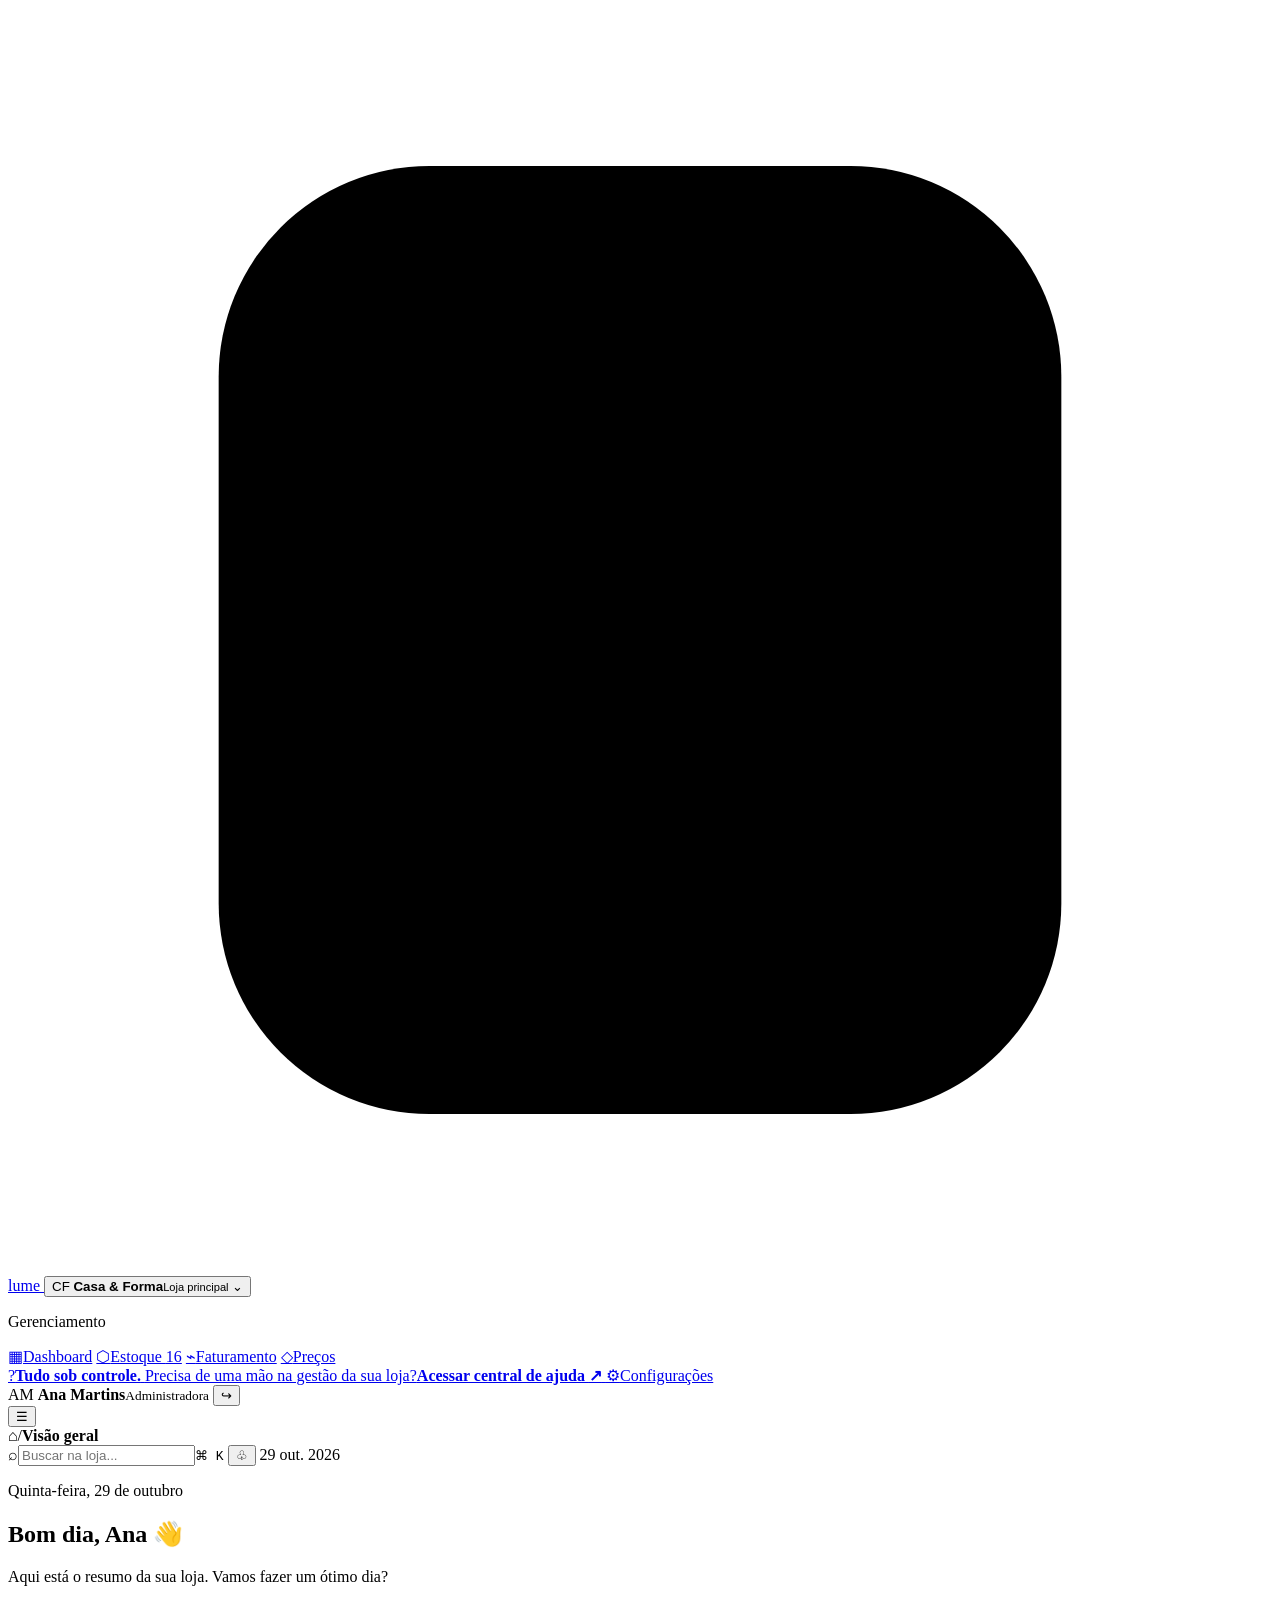
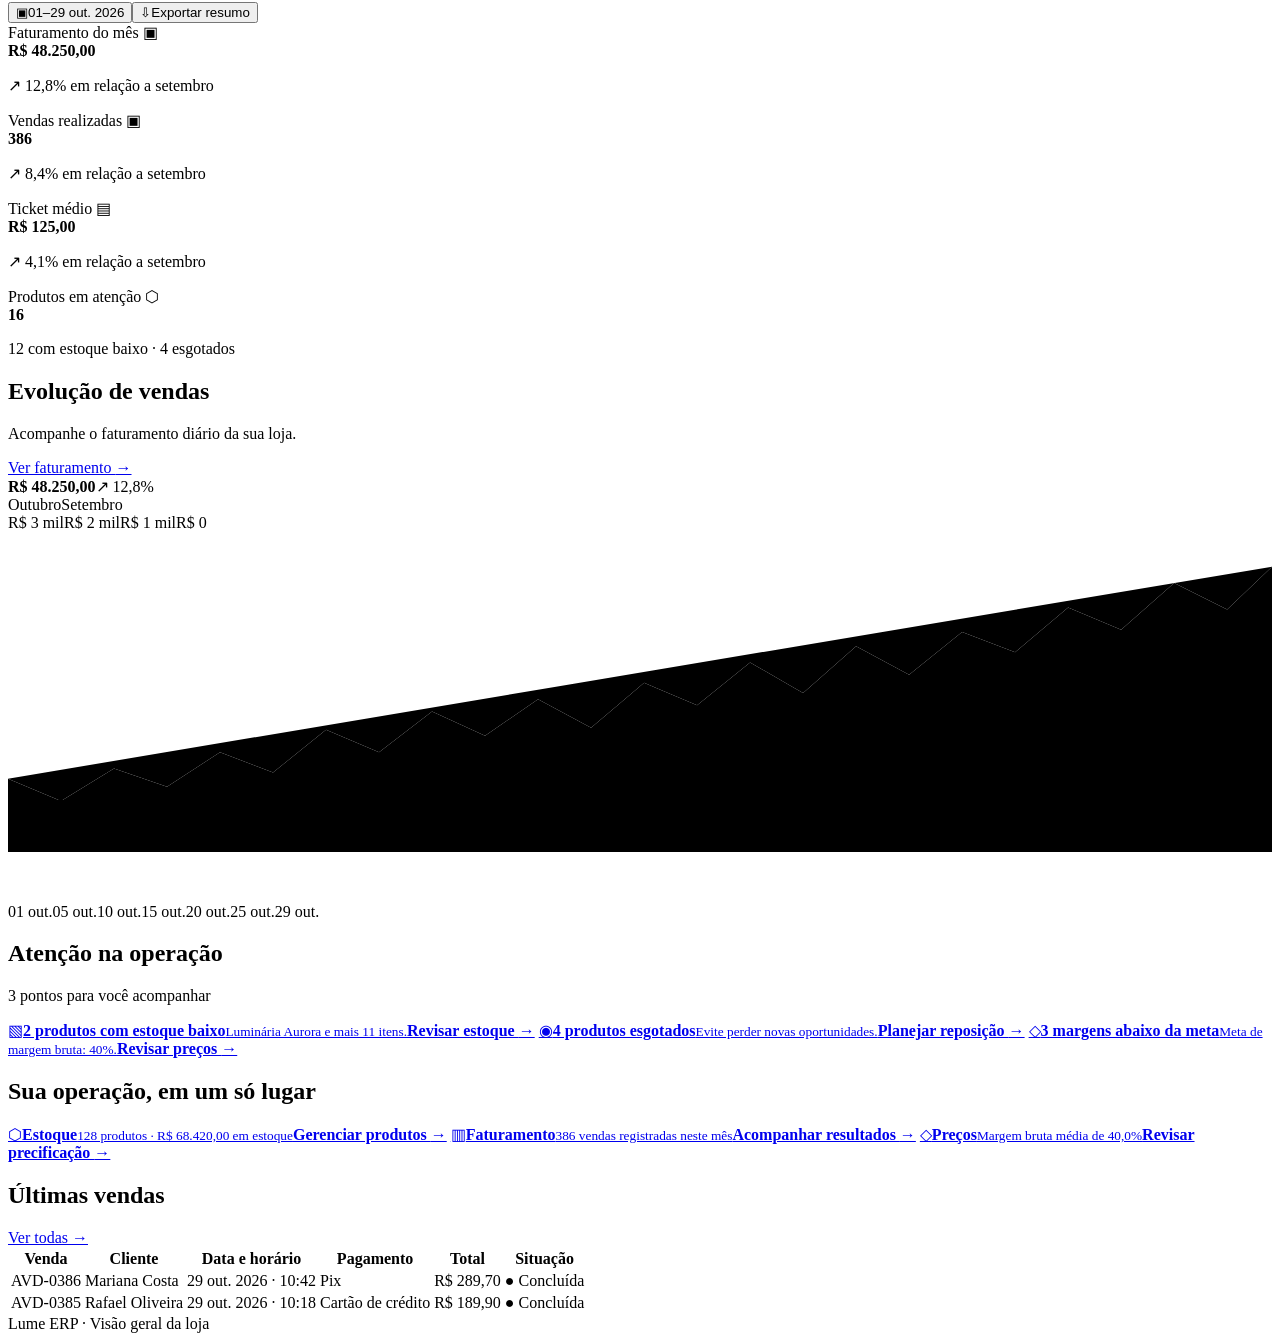
==== index.html @ b961e7db "feat: organize ERP dashboard and page navigation" ====
<!doctype html>
<html lang="pt-BR">
<head>
    <meta charset="utf-8">
    <meta name="viewport" content="width=device-width, initial-scale=1">
    <meta name="theme-color" content="#f5f7fb">
    <title>Visão geral | Lume ERP</title>
    <link rel="preconnect" href="https://fonts.googleapis.com">
    <link rel="preconnect" href="https://fonts.gstatic.com" crossorigin>
    <link href="https://fonts.googleapis.com/css2?family=Poppins:wght@400;500;600;700&display=swap" rel="stylesheet">
    <link rel="stylesheet" href="boot.css">
    <script src="assets/js/main.js" defer></script>
</head>
<body>
    <div class="app-shell">
        <aside class="sidebar" id="sidebar">
            <a class="brand" href="index.html" aria-label="Lume, página inicial">
                <span class="brand-mark" aria-hidden="true"><svg viewBox="0 0 24 24"><rect x="4" y="3" width="16" height="18" rx="4"/><path d="M8 8h8M8 12h8M8 16h4"/></svg></span>
                <span>lume</span>
            </a>

            <button class="store-switcher" type="button" aria-expanded="false" aria-controls="store-menu">
                <span class="store-avatar">CF</span>
                <span class="store-copy"><strong>Casa &amp; Forma</strong><small>Loja principal</small></span>
                <span class="store-chevron" aria-hidden="true">⌄</span>
            </button>
            <div class="store-menu" id="store-menu" hidden>Você está gerenciando a loja principal.</div>

            <p class="nav-caption">Gerenciamento</p>
            <nav class="primary-nav" aria-label="Navegação principal">
                <a class="nav-item is-active" href="index.html" aria-current="page"><span class="nav-icon">▦</span>Dashboard</a>
                <a class="nav-item" href="pages/estoque.html"><span class="nav-icon">⬡</span>Estoque <span class="nav-count">16</span></a>
                <a class="nav-item" href="pages/faturamento.html"><span class="nav-icon">⌁</span>Faturamento</a>
                <a class="nav-item" href="pages/precos.html"><span class="nav-icon">◇</span>Preços</a>
            </nav>

            <div class="sidebar-spacer"></div>
            <a class="help-card" href="pages/ajuda.html">
                <span class="help-icon">?</span><strong>Tudo sob controle.</strong>
                <span>Precisa de uma mão na gestão da sua loja?</span><b>Acessar central de ajuda <span aria-hidden="true">↗</span></b>
            </a>
            <a class="nav-item settings-link" href="pages/configuracoes.html"><span class="nav-icon">⚙</span>Configurações</a>
            <div class="profile">
                <span class="profile-avatar">AM</span>
                <span><strong>Ana Martins</strong><small>Administradora</small></span>
                <button class="icon-button logout-button" type="button" aria-label="Sair da conta" title="Sair da conta">↪</button>
            </div>
        </aside>

        <main class="main-area">
            <header class="topbar">
                <button class="mobile-menu icon-button" type="button" aria-label="Abrir menu" aria-expanded="false">☰</button>
                <div class="breadcrumbs"><span class="home-icon" aria-hidden="true">⌂</span><span class="crumb-divider">/</span><strong>Visão geral</strong></div>
                <div class="topbar-tools">
                    <label class="search-box"><span aria-hidden="true">⌕</span><input id="global-search" type="search" placeholder="Buscar na loja..." aria-label="Buscar na loja"><kbd>⌘ K</kbd></label>
                    <button class="icon-button notification-button" type="button" aria-label="Notificações" title="Notificações">♧<i></i></button>
                    <span class="topbar-date">29 out. 2026</span>
                </div>
            </header>

            <div class="dashboard-content">
                <section class="welcome-row" aria-labelledby="welcome-title">
                    <div><p class="eyebrow">Quinta-feira, 29 de outubro</p><h1 id="welcome-title">Bom dia, Ana <span aria-hidden="true">👋</span></h1><p class="welcome-subtitle">Aqui está o resumo da sua loja. Vamos fazer um ótimo dia?</p></div>
                    <div class="welcome-actions"><button class="button button-secondary date-button" type="button"><span aria-hidden="true">▣</span>01–29 out. 2026</button><button class="button button-secondary export-button" type="button"><span aria-hidden="true">⇩</span>Exportar resumo</button></div>
                </section>

                <section class="metric-grid" aria-label="Indicadores do mês">
                    <article class="metric-card"><div class="metric-label">Faturamento do mês <span class="metric-icon">▣</span></div><strong class="metric-value">R$ 48.250,00</strong><p class="metric-trend positive">↗ 12,8% em relação a setembro</p></article>
                    <article class="metric-card"><div class="metric-label">Vendas realizadas <span class="metric-icon">▣</span></div><strong class="metric-value">386</strong><p class="metric-trend positive">↗ 8,4% em relação a setembro</p></article>
                    <article class="metric-card"><div class="metric-label">Ticket médio <span class="metric-icon">▤</span></div><strong class="metric-value">R$ 125,00</strong><p class="metric-trend positive">↗ 4,1% em relação a setembro</p></article>
                    <article class="metric-card"><div class="metric-label">Produtos em atenção <span class="metric-icon">⬡</span></div><strong class="metric-value">16</strong><p class="metric-trend warning">12 com estoque baixo · 4 esgotados</p></article>
                </section>

                <section class="insights-grid" aria-label="Desempenho e alertas">
                    <article class="panel sales-panel">
                        <div class="panel-heading"><div><h2>Evolução de vendas</h2><p>Acompanhe o faturamento diário da sua loja.</p></div><a class="text-link" href="pages/faturamento.html">Ver faturamento <span aria-hidden="true">→</span></a></div>
                        <div class="chart-summary"><strong>R$ 48.250,00</strong><span class="trend-pill">↗ 12,8%</span></div>
                        <div class="chart-legend"><span><i class="legend-dot current"></i>Outubro</span><span><i class="legend-dot previous"></i>Setembro</span></div>
                        <div class="chart-wrap" role="img" aria-label="Gráfico de faturamento diário: outubro em alta em relação a setembro">
                            <div class="chart-y-labels"><span>R$ 3 mil</span><span>R$ 2 mil</span><span>R$ 1 mil</span><span>R$ 0</span></div>
                            <svg class="sales-chart" viewBox="0 0 620 180" preserveAspectRatio="none" aria-hidden="true">
                                <defs><linearGradient id="chart-fill" x1="0" x2="0" y1="0" y2="1"><stop offset="0%" stop-color="#3266f5" stop-opacity=".14"/><stop offset="100%" stop-color="#3266f5" stop-opacity="0"/></linearGradient></defs>
                                <path class="grid-line" d="M0 22H620M0 67H620M0 112H620M0 157H620"/>
                                <path class="previous-line" d="M0 139 26 131 52 143 78 126 104 135 130 122 156 129 182 113 208 123 234 107 260 119 286 103 312 112 338 92 364 107 390 87 416 98 442 78 468 87 494 65 520 83 546 56 572 68 598 43 620 54"/>
                                <path class="area-line" d="M0 121 26 132 52 116 78 125 104 108 130 118 156 97 182 108 208 88 234 100 260 82 286 96 312 74 338 85 364 64 390 79 416 56 442 70 468 49 494 59 520 37 546 48 572 25 598 38 620 17V157H0Z"/>
                                <path class="current-line" d="M0 121 26 132 52 116 78 125 104 108 130 118 156 97 182 108 208 88 234 100 260 82 286 96 312 74 338 85 364 64 390 79 416 56 442 70 468 49 494 59 520 37 546 48 572 25 598 38 620 17"/>
                            </svg>
                        </div>
                        <div class="chart-x-labels"><span>01 out.</span><span>05 out.</span><span>10 out.</span><span>15 out.</span><span>20 out.</span><span>25 out.</span><span>29 out.</span></div>
                    </article>

                    <article class="panel attention-panel">
                        <div class="panel-heading"><div><h2>Atenção na operação</h2><p>3 pontos para você acompanhar</p></div></div>
                        <div class="alert-list">
                            <a class="alert-item" href="pages/estoque.html"><span class="alert-icon alert-stock">▧</span><span><strong>2 produtos com estoque baixo</strong><small>Luminária Aurora e mais 11 itens.</small><b>Revisar estoque <span aria-hidden="true">→</span></b></span></a>
                            <a class="alert-item" href="pages/estoque.html"><span class="alert-icon alert-empty">◉</span><span><strong>4 produtos esgotados</strong><small>Evite perder novas oportunidades.</small><b>Planejar reposição <span aria-hidden="true">→</span></b></span></a>
                            <a class="alert-item" href="pages/precos.html"><span class="alert-icon alert-price">◇</span><span><strong>3 margens abaixo da meta</strong><small>Meta de margem bruta: 40%.</small><b>Revisar preços <span aria-hidden="true">→</span></b></span></a>
                        </div>
                    </article>
                </section>

                <section class="quick-section" aria-labelledby="quick-title">
                    <h2 class="section-title" id="quick-title">Sua operação, em um só lugar</h2>
                    <div class="quick-grid">
                        <a class="quick-card" href="pages/estoque.html"><span class="quick-icon">⬡</span><span><strong>Estoque</strong><small>128 produtos · R$ 68.420,00 em estoque</small><b>Gerenciar produtos <span aria-hidden="true">→</span></b></span></a>
                        <a class="quick-card" href="pages/faturamento.html"><span class="quick-icon">▥</span><span><strong>Faturamento</strong><small>386 vendas registradas neste mês</small><b>Acompanhar resultados <span aria-hidden="true">→</span></b></span></a>
                        <a class="quick-card" href="pages/precos.html"><span class="quick-icon">◇</span><span><strong>Preços</strong><small>Margem bruta média de 40,0%</small><b>Revisar precificação <span aria-hidden="true">→</span></b></span></a>
                    </div>
                </section>

                <section class="panel recent-panel" aria-labelledby="recent-title">
                    <div class="recent-heading"><h2 id="recent-title">Últimas vendas</h2><a class="text-link" href="pages/vendas.html">Ver todas <span aria-hidden="true">→</span></a></div>
                    <div class="table-scroll"><table><thead><tr><th>Venda</th><th>Cliente</th><th>Data e horário</th><th>Pagamento</th><th>Total</th><th>Situação</th></tr></thead><tbody id="sales-table-body">
                        <tr><td>AVD-0386</td><td>Mariana Costa</td><td>29 out. 2026 · 10:42</td><td>Pix</td><td>R$ 289,70</td><td><span class="status-badge">● Concluída</span></td></tr>
                        <tr><td>AVD-0385</td><td>Rafael Oliveira</td><td>29 out. 2026 · 10:18</td><td>Cartão de crédito</td><td>R$ 189,90</td><td><span class="status-badge">● Concluída</span></td></tr>
                    </tbody></table><p class="empty-search" hidden>Nenhuma venda corresponde à busca.</p></div>
                </section>
                <footer class="page-footer">Lume ERP <span>·</span> Visão geral da loja</footer>
            </div>
        </main>
    </div>
    <div class="toast" role="status" aria-live="polite" hidden></div>
</body>
</html>
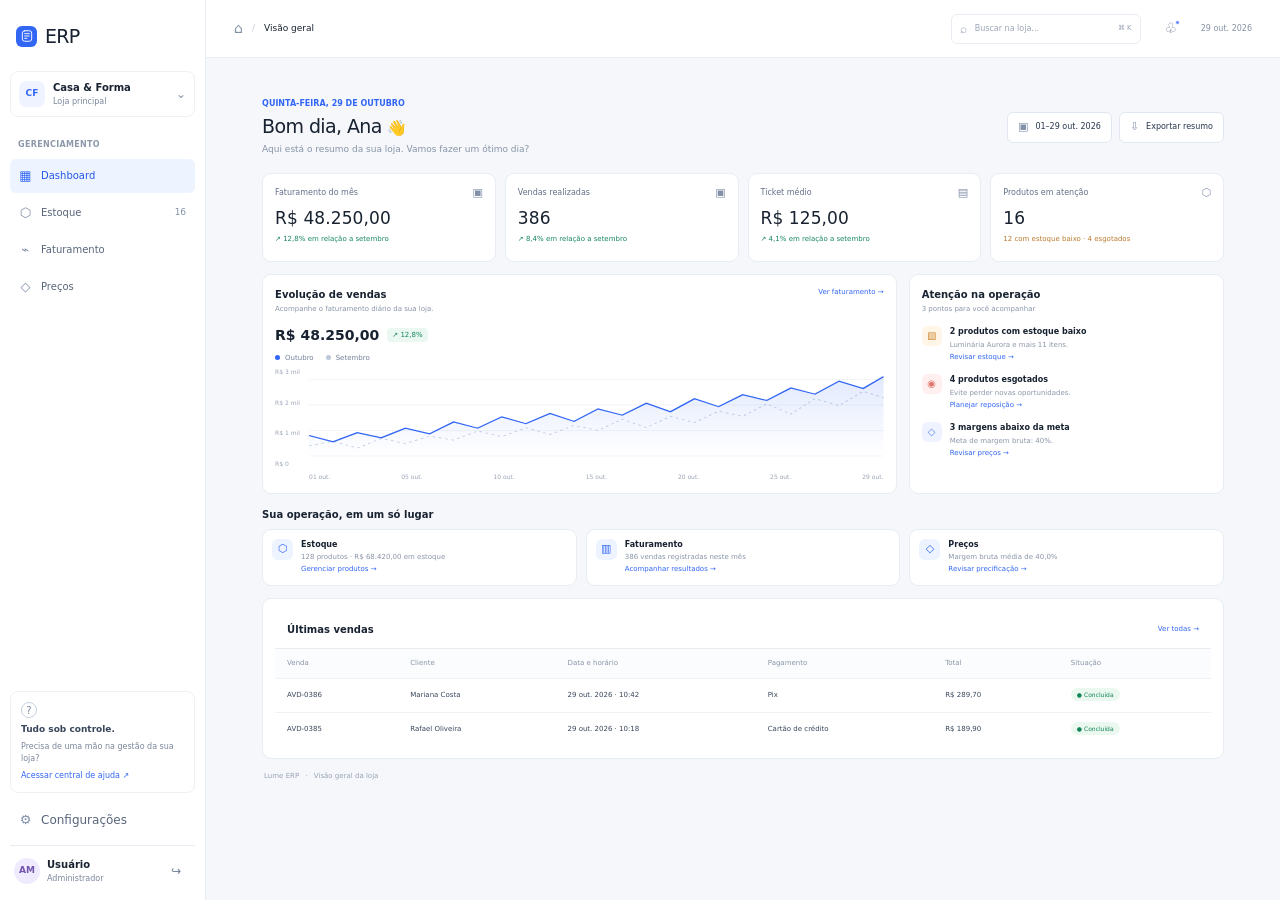
==== commit 621a8355: "feat: adiciona tela de cadastro de produtos" ====
--- a/index.html
+++ b/index.html
@@ -8,15 +8,19 @@
     <link rel="preconnect" href="https://fonts.googleapis.com">
     <link rel="preconnect" href="https://fonts.gstatic.com" crossorigin>
     <link href="https://fonts.googleapis.com/css2?family=Poppins:wght@400;500;600;700&display=swap" rel="stylesheet">
-    <link rel="stylesheet" href="boot.css">
+    <link rel="stylesheet" href="assets/css/global.css">
+    <link rel="stylesheet" href="assets/css/layout.css">
+    <link rel="stylesheet" href="assets/css/components.css">
+    <link rel="stylesheet" href="assets/css/products.css">
     <script src="assets/js/main.js" defer></script>
+    <script src="assets/js/router.js" defer></script>
 </head>
 <body>
     <div class="app-shell">
         <aside class="sidebar" id="sidebar">
             <a class="brand" href="index.html" aria-label="Lume, página inicial">
                 <span class="brand-mark" aria-hidden="true"><svg viewBox="0 0 24 24"><rect x="4" y="3" width="16" height="18" rx="4"/><path d="M8 8h8M8 12h8M8 16h4"/></svg></span>
-                <span>lume</span>
+                <span>ERP</span>
             </a>
 
             <button class="store-switcher" type="button" aria-expanded="false" aria-controls="store-menu">
@@ -28,10 +32,10 @@
 
             <p class="nav-caption">Gerenciamento</p>
             <nav class="primary-nav" aria-label="Navegação principal">
-                <a class="nav-item is-active" href="index.html" aria-current="page"><span class="nav-icon">▦</span>Dashboard</a>
-                <a class="nav-item" href="pages/estoque.html"><span class="nav-icon">⬡</span>Estoque <span class="nav-count">16</span></a>
-                <a class="nav-item" href="pages/faturamento.html"><span class="nav-icon">⌁</span>Faturamento</a>
-                <a class="nav-item" href="pages/precos.html"><span class="nav-icon">◇</span>Preços</a>
+                <a class="nav-item is-active" href="#dashboard" data-route="dashboard" aria-current="page"><span class="nav-icon">▦</span>Dashboard</a>
+                <a class="nav-item" href="#produtos" data-route="produtos"><span class="nav-icon">⬡</span>Estoque <span class="nav-count">16</span></a>
+                <a class="nav-item" href="#financeiro" data-route="financeiro"><span class="nav-icon">⌁</span>Faturamento</a>
+                <a class="nav-item" href="#" data-message="A tela de preços será implementada depois."><span class="nav-icon">◇</span>Preços</a>
             </nav>
 
             <div class="sidebar-spacer"></div>
@@ -42,7 +46,7 @@
             <a class="nav-item settings-link" href="pages/configuracoes.html"><span class="nav-icon">⚙</span>Configurações</a>
             <div class="profile">
                 <span class="profile-avatar">AM</span>
-                <span><strong>Ana Martins</strong><small>Administradora</small></span>
+                <span><strong>Usuário</strong><small>Administrador</small></span>
                 <button class="icon-button logout-button" type="button" aria-label="Sair da conta" title="Sair da conta">↪</button>
             </div>
         </aside>
@@ -50,7 +54,7 @@
         <main class="main-area">
             <header class="topbar">
                 <button class="mobile-menu icon-button" type="button" aria-label="Abrir menu" aria-expanded="false">☰</button>
-                <div class="breadcrumbs"><span class="home-icon" aria-hidden="true">⌂</span><span class="crumb-divider">/</span><strong>Visão geral</strong></div>
+                <div class="breadcrumbs"><span class="home-icon" aria-hidden="true">⌂</span><span class="crumb-divider">/</span><strong id="breadcrumb-title">Visão geral</strong></div>
                 <div class="topbar-tools">
                     <label class="search-box"><span aria-hidden="true">⌕</span><input id="global-search" type="search" placeholder="Buscar na loja..." aria-label="Buscar na loja"><kbd>⌘ K</kbd></label>
                     <button class="icon-button notification-button" type="button" aria-label="Notificações" title="Notificações">♧<i></i></button>
@@ -58,9 +62,9 @@
                 </div>
             </header>
 
-            <div class="dashboard-content">
+            <div class="dashboard-content" id="page-view">
                 <section class="welcome-row" aria-labelledby="welcome-title">
-                    <div><p class="eyebrow">Quinta-feira, 29 de outubro</p><h1 id="welcome-title">Bom dia, Ana <span aria-hidden="true">👋</span></h1><p class="welcome-subtitle">Aqui está o resumo da sua loja. Vamos fazer um ótimo dia?</p></div>
+                    <div><p class="eyebrow">Quinta-feira, 29 de outubro</p><h1 id="welcome-title">Bom dia<span aria-hidden="true">👋</span></h1><p class="welcome-subtitle">Aqui está o resumo da sua loja. Vamos fazer um ótimo dia?</p></div>
                     <div class="welcome-actions"><button class="button button-secondary date-button" type="button"><span aria-hidden="true">▣</span>01–29 out. 2026</button><button class="button button-secondary export-button" type="button"><span aria-hidden="true">⇩</span>Exportar resumo</button></div>
                 </section>
 
--- a/assets/css/global.css
+++ b/assets/css/global.css
@@ -0,0 +1,43 @@
+:root{
+    font-family:"Poppins",system-ui,-apple-system,"Segoe UI",sans-serif;
+    color:#182230;
+    background:#f5f7fb;
+    font-synthesis:none;
+    text-rendering:optimizeLegibility;
+    -webkit-font-smoothing:antialiased;
+    --ink:#182230;
+    --muted:#7b879b;
+    --blue:#3266f5;
+    --blue-dark:#2454d8;
+    --line:#e8edf4;
+    --canvas:#f5f7fb;
+    --surface:#fff;
+    --green:#16875e;
+    --radius:9px}
+
+*{
+    box-sizing:border-box}
+
+body{
+    margin:0;
+    min-width:320px;
+    min-height:100vh;
+    font-size:12px;
+    line-height:1.5}
+
+button,input{
+    font:inherit}
+
+button,a{
+    -webkit-tap-highlight-color:transparent}
+
+a{
+    color:inherit;
+    text-decoration:none}
+
+button:focus-visible,a:focus-visible,input:focus-visible{
+    outline:3px solid #3266f555;
+    outline-offset:2px}
+
+button{
+    color:inherit}
--- a/assets/css/layout.css
+++ b/assets/css/layout.css
@@ -0,0 +1,538 @@
+.app-shell{
+    min-height:100vh}
+
+.sidebar{
+    position:fixed;
+    inset:0 auto 0 0;
+    z-index:10;
+    display:flex;
+    width:clamp(125px,16.1vw,248px);
+    flex-direction:column;
+    padding:22px 10px 14px;
+    background:#fff;
+    border-right:1px solid var(--line)}
+
+.brand{
+    display:flex;
+    align-items:center;
+    gap:8px;
+    margin:0 0 20px 6px;
+    font-size:19px;
+    font-weight:500;
+    letter-spacing:-.7px}
+
+.brand-mark{
+    display:grid;
+    width:21px;
+    height:21px;
+    place-items:center;
+    border-radius:6px;
+    background:var(--blue)}
+
+.brand-mark svg{
+    width:14px;
+    fill:none;
+    stroke:#fff;
+    stroke-width:1.6;
+    stroke-linecap:round}
+
+.store-switcher{
+    display:flex;
+    align-items:center;
+    gap:8px;
+    width:100%;
+    padding:8px;
+    border:1px solid #edf0f5;
+    border-radius:8px;
+    background:#fff;
+    text-align:left;
+    cursor:pointer}
+
+.store-avatar,.profile-avatar{
+    display:grid;
+    flex:none;
+    place-items:center;
+    width:26px;
+    height:26px;
+    border-radius:7px;
+    background:#eef3ff;
+    color:var(--blue);
+    font-size:9px;
+    font-weight:600}
+
+.store-copy,.profile>span:nth-child(2){
+    display:grid;
+    gap:1px;
+    min-width:0}
+
+.store-copy strong,.profile strong{
+    font-size:10px;
+    font-weight:600}
+
+.store-copy small,.profile small{
+    color:var(--muted);
+    font-size:8px}
+
+.store-chevron{
+    margin-left:auto;
+    color:#8792a5}
+
+.store-menu{
+    margin-top:5px;
+    padding:8px;
+    border-radius:6px;
+    background:#f7f9fc;
+    color:var(--muted);
+    font-size:10px}
+
+.nav-caption{
+    margin:22px 8px 8px;
+    color:#8c98aa;
+    font-size:8px;
+    font-weight:600;
+    letter-spacing:.04em;
+    text-transform:uppercase}
+
+.primary-nav{
+    display:grid;
+    gap:3px}
+
+.nav-item{
+    display:flex;
+    min-height:34px;
+    align-items:center;
+    gap:9px;
+    padding:7px 9px;
+    border-radius:6px;
+    color:#58657a;
+    font-size:10px;
+    transition:background .15s,color .15s}
+
+.nav-item:hover{
+    background:#f3f6fc;
+    color:var(--blue)}
+
+.nav-item.is-active{
+    background:#edf3ff;
+    color:#2458e8;
+    font-weight:500}
+
+.nav-icon{
+    display:inline-grid;
+    width:13px;
+    place-items:center;
+    color:#8090a8;
+    font-size:13px}
+
+.nav-count{
+    margin-left:auto;
+    color:#8090a8;
+    font-size:9px}
+
+.sidebar-spacer{
+    flex:1}
+
+.help-card{
+    display:grid;
+    gap:5px;
+    margin:0 0 10px;
+    padding:10px;
+    border:1px solid #edf0f5;
+    border-radius:8px;
+    color:#38465b}
+
+.help-icon{
+    display:grid;
+    width:16px;
+    height:16px;
+    place-items:center;
+    border:1px solid #c7d1e0;
+    border-radius:50%;
+    color:#7988a0;
+    font-size:10px}
+
+.help-card strong{
+    font-size:9px}
+
+.help-card>span:nth-of-type(2){
+    color:var(--muted);
+    font-size:8px}
+
+.help-card b{
+    color:var(--blue);
+    font-size:8px;
+    font-weight:500}
+
+.settings-link{
+    margin-bottom:8px}
+
+.profile{
+    display:flex;
+    align-items:center;
+    gap:7px;
+    padding:10px 4px 0;
+    border-top:1px solid var(--line)}
+
+.profile-avatar{
+    border-radius:50%;
+    background:#f0eaff;
+    color:#7355ad}
+
+.icon-button{
+    position:relative;
+    display:grid;
+    width:30px;
+    height:30px;
+    flex:none;
+    place-items:center;
+    border:0;
+    border-radius:7px;
+    background:transparent;
+    color:#738198;
+    cursor:pointer}
+
+.icon-button:hover{
+    background:#f1f4f9;
+    color:#26364d}
+
+.logout-button{
+    margin-left:auto}
+
+.main-area{
+    min-height:100vh;
+    margin-left:clamp(125px,16.1vw,248px)}
+
+.topbar{
+    position:sticky;
+    top:0;
+    z-index:5;
+    display:flex;
+    height:58px;
+    align-items:center;
+    justify-content:space-between;
+    padding:0 28px;
+    background:#fff;
+    border-bottom:1px solid var(--line)}
+
+.breadcrumbs{
+    display:flex;
+    align-items:center;
+    gap:9px;
+    font-size:9px}
+
+.home-icon{
+    color:#8391a7;
+    font-size:14px}
+
+.crumb-divider{
+    color:#c2cad5}
+
+.breadcrumbs strong{
+    font-weight:500}
+
+.topbar-tools{
+    display:flex;
+    align-items:center;
+    gap:15px}
+
+.search-box{
+    display:flex;
+    width:190px;
+    height:30px;
+    align-items:center;
+    gap:6px;
+    padding:0 8px;
+    border:1px solid #e9edf3;
+    border-radius:6px;
+    color:#95a1b4}
+
+.search-box input{
+    width:100%;
+    min-width:0;
+    border:0;
+    outline:none;
+    background:transparent;
+    color:var(--ink);
+    font-size:8px}
+
+.search-box input::placeholder{
+    color:#9aa5b6}
+
+.search-box kbd{
+    flex:none;
+    color:#9aa5b6;
+    font-family:inherit;
+    font-size:7px}
+
+.topbar-date{
+    color:#8591a4;
+    font-size:8px}
+
+.mobile-menu{
+    display:none}
+
+.dashboard-content{
+    max-width:1500px;
+    margin:0 auto;
+    padding:20px 28px 16px}
+
+.welcome-row{
+    display:flex;
+    align-items:center;
+    justify-content:space-between;
+    gap:20px;
+    margin:0 0 17px}
+
+.eyebrow{
+    margin:0 0 2px;
+    color:var(--blue);
+    font-size:8px;
+    font-weight:600;
+    text-transform:uppercase}
+
+.welcome-row h1{
+    margin:0;
+    color:#182230;
+    font-size:19px;
+    font-weight:500;
+    letter-spacing:-.6px}
+
+.welcome-row h1 span{
+    font-size:15px}
+
+.welcome-subtitle{
+    margin:2px 0 0;
+    color:#8793a6;
+    font-size:9px}
+
+.welcome-actions{
+    display:flex;
+    gap:7px}
+
+.metric-grid{
+    display:grid;
+    grid-template-columns:repeat(4,minmax(0,1fr));
+    gap:9px;
+    margin-bottom:12px}
+
+.insights-grid{
+    display:grid;
+    grid-template-columns:minmax(0,1.65fr) minmax(245px,.82fr);
+    gap:12px}
+
+.panel-heading,.recent-heading{
+    display:flex;
+    align-items:flex-start;
+    justify-content:space-between;
+    gap:10px}
+
+.panel h2,.recent-heading h2{
+    margin:0;
+    font-size:10px;
+    font-weight:600}
+
+.quick-section{
+    margin-top:13px}
+
+.section-title{
+    margin:0 0 7px;
+    font-size:10px;
+    font-weight:600}
+
+.quick-grid{
+    display:grid;
+    grid-template-columns:repeat(3,minmax(0,1fr));
+    gap:9px}
+
+.recent-panel{
+    margin-top:12px;
+    padding:0;
+    overflow:hidden}
+
+.recent-heading{
+    align-items:center;
+    padding:11px 12px;
+    border-bottom:1px solid var(--line)}
+
+.table-scroll{
+    overflow-x:auto}
+
+.page-footer{
+    padding:12px 2px 0;
+    color:#98a3b3;
+    font-size:7px}
+
+.page-footer span{
+    padding:0 4px}
+
+@media(min-width:1440px){
+    .dashboard-content{
+    padding-top:28px}
+.metric-card{
+    min-height:100px;
+    padding:14px}
+.sales-panel,.attention-panel{
+    min-height:230px}
+.chart-wrap{
+    height:125px}
+.alert-list{
+    gap:14px}
+}
+
+@media(max-width:1050px){
+    .topbar{
+    padding:0 20px}
+.dashboard-content{
+    padding:18px 20px}
+.insights-grid{
+    grid-template-columns:minmax(0,1.45fr) minmax(225px,.9fr)}
+.metric-card{
+    padding:10px}
+.metric-value{
+    font-size:15px}
+}
+
+@media(max-width:760px){
+    .sidebar{
+    padding-right:12px;
+    padding-left:12px}
+.topbar{
+    padding:0 16px}
+.dashboard-content{
+    padding:16px}
+.metric-grid{
+    grid-template-columns:repeat(2,minmax(0,1fr))}
+.insights-grid{
+    grid-template-columns:1fr}
+.attention-panel{
+    min-height:auto}
+.alert-list{
+    grid-template-columns:repeat(3,minmax(0,1fr));
+    gap:8px}
+.alert-item{
+    gap:6px}
+.alert-item strong{
+    font-size:7px}
+.quick-card{
+    padding:8px}
+}
+
+@media(max-width:620px){
+    .sidebar{
+    width:248px;
+    transform:translateX(-100%);
+    transition:transform .22s ease;
+    box-shadow:8px 0 24px #1822300a}
+.sidebar.is-open{
+    transform:translateX(0)}
+.main-area{
+    margin-left:0}
+.topbar{
+    height:54px;
+    padding:0 12px}
+.mobile-menu{
+    display:grid}
+.breadcrumbs{
+    margin-right:auto;
+    margin-left:7px}
+.topbar-tools{
+    gap:7px}
+.search-box{
+    width:min(35vw,150px);
+    height:29px}
+.search-box kbd{
+    display:none}
+.topbar-date{
+    display:none}
+.dashboard-content{
+    padding:15px 12px}
+.welcome-row{
+    align-items:flex-start;
+    flex-direction:column;
+    gap:10px}
+.welcome-actions{
+    width:100%}
+.button{
+    height:30px}
+.metric-grid{
+    gap:7px}
+.metric-card{
+    min-height:82px;
+    padding:9px}
+.metric-label{
+    font-size:7px}
+.metric-value{
+    font-size:15px}
+.metric-trend{
+    font-size:6px}
+.alert-list{
+    grid-template-columns:1fr}
+.alert-item strong{
+    font-size:8px}
+.alert-item small,.alert-item b{
+    font-size:7px}
+.quick-grid{
+    grid-template-columns:1fr}
+.quick-card{
+    min-height:55px}
+.quick-card small{
+    font-size:7px}
+.sales-panel{
+    min-height:190px}
+.chart-wrap{
+    height:90px}
+}
+
+@media(max-width:370px){
+    .metric-grid{
+    grid-template-columns:1fr}
+.metric-card{
+    min-height:76px}
+.search-box{
+    width:115px}
+.welcome-row h1{
+    font-size:17px}
+}
+
+@media(prefers-reduced-motion:reduce){
+    *,*::before,*::after{
+    scroll-behavior:auto!important;
+    transition-duration:.01ms!important}
+}
+
+.help-card,
+.settings-link {
+    width: 100%;
+    font: inherit;
+    text-align: left;
+    cursor: pointer;
+}
+
+.settings-link {
+    border: 0;
+    background: transparent;
+}
+
+.help-card {
+    background: #fff;
+}
+
+.loading-message {
+    padding: 24px;
+    color: var(--muted);
+}
+
+.module-page {
+    padding: 24px 28px;
+}
+
+.module-page h1 {
+    margin: 0;
+    font-size: 21px;
+    font-weight: 600;
+}
+
+.module-description {
+    margin: 4px 0 18px;
+    color: var(--muted);
+}
--- a/assets/css/components.css
+++ b/assets/css/components.css
@@ -0,0 +1,345 @@
+.is-active .nav-icon{
+    color:var(--blue)}
+
+.notification-button{
+    font-size:14px}
+
+.notification-button i{
+    position:absolute;
+    top:6px;
+    right:6px;
+    width:5px;
+    height:5px;
+    border:1px solid #fff;
+    border-radius:50%;
+    background:#6886fa}
+
+.button{
+    display:flex;
+    height:31px;
+    align-items:center;
+    gap:7px;
+    padding:0 10px;
+    border:1px solid #e6ebf2;
+    border-radius:6px;
+    background:#fff;
+    font-size:8px;
+    font-weight:500;
+    cursor:pointer;
+    white-space:nowrap}
+
+.button:hover{
+    border-color:#c8d5f8;
+    background:#f9fbff}
+
+.button span{
+    color:#8492a8;
+    font-size:11px}
+
+.metric-card,.panel,.quick-card{
+    border:1px solid var(--line);
+    border-radius:var(--radius);
+    background:var(--surface)}
+
+.metric-card{
+    min-height:89px;
+    padding:11px 12px}
+
+.metric-label{
+    display:flex;
+    align-items:center;
+    justify-content:space-between;
+    color:#627087;
+    font-size:8px}
+
+.metric-icon{
+    color:#8291a8;
+    font-size:11px}
+
+.metric-value{
+    display:block;
+    margin-top:4px;
+    font-size:17px;
+    font-weight:500;
+    letter-spacing:.1px}
+
+.metric-trend{
+    margin:3px 0 0;
+    font-size:7px}
+
+.positive{
+    color:var(--green)}
+
+.warning{
+    color:#bb7a2c}
+
+.panel{
+    min-width:0;
+    padding:12px}
+
+.panel-heading p{
+    margin:2px 0 0;
+    color:#8995a7;
+    font-size:7px}
+
+.text-link{
+    flex:none;
+    color:var(--blue);
+    font-size:7px;
+    font-weight:500}
+
+.text-link:hover,.alert-item b:hover,.quick-card b:hover{
+    text-decoration:underline}
+
+.sales-panel{
+    min-height:202px}
+
+.chart-summary{
+    display:flex;
+    align-items:center;
+    gap:8px;
+    margin-top:10px}
+
+.chart-summary strong{
+    font-size:14px;
+    font-weight:600}
+
+.trend-pill{
+    padding:2px 5px;
+    border-radius:4px;
+    background:#eaf8f1;
+    color:var(--green);
+    font-size:7px}
+
+.chart-legend{
+    display:flex;
+    gap:12px;
+    margin:7px 0 4px;
+    color:#728098;
+    font-size:7px}
+
+.chart-legend span{
+    display:flex;
+    align-items:center;
+    gap:5px}
+
+.legend-dot{
+    width:5px;
+    height:5px;
+    border-radius:50%}
+
+.legend-dot.current{
+    background:var(--blue)}
+
+.legend-dot.previous{
+    background:#bdc8dc}
+
+.chart-wrap{
+    position:relative;
+    display:flex;
+    height:102px;
+    padding:0 0 0 34px}
+
+.chart-y-labels{
+    position:absolute;
+    inset:0 auto 0 0;
+    display:flex;
+    flex-direction:column;
+    justify-content:space-between;
+    padding:0 0 1px;
+    color:#9aa5b5;
+    font-size:6px}
+
+.sales-chart{
+    width:100%;
+    height:100%;
+    overflow:visible}
+
+.grid-line{
+    fill:none;
+    stroke:#edf0f5;
+    stroke-width:1}
+
+.previous-line{
+    fill:none;
+    stroke:#c3cde0;
+    stroke-width:1.4;
+    stroke-dasharray:3 4}
+
+.area-line{
+    fill:url(#chart-fill)}
+
+.current-line{
+    fill:none;
+    stroke:var(--blue);
+    stroke-width:2}
+
+.chart-x-labels{
+    display:flex;
+    justify-content:space-between;
+    margin:3px 0 0 34px;
+    color:#98a3b3;
+    font-size:6px}
+
+.attention-panel{
+    min-height:202px}
+
+.alert-list{
+    display:grid;
+    gap:11px;
+    margin-top:11px}
+
+.alert-item{
+    display:flex;
+    align-items:flex-start;
+    gap:8px}
+
+.alert-icon{
+    display:grid;
+    width:20px;
+    height:20px;
+    flex:none;
+    place-items:center;
+    border-radius:6px;
+    font-size:10px}
+
+.alert-stock{
+    background:#fff5e7;
+    color:#ce8a36}
+
+.alert-empty{
+    background:#fff0ef;
+    color:#e0736b}
+
+.alert-price{
+    background:#eef3ff;
+    color:#5781ed}
+
+.alert-item>span:last-child{
+    display:grid;
+    gap:2px}
+
+.alert-item strong{
+    font-size:8px;
+    font-weight:600}
+
+.alert-item small{
+    color:#8b96a8;
+    font-size:7px}
+
+.alert-item b,.quick-card b{
+    color:var(--blue);
+    font-size:7px;
+    font-weight:500}
+
+.quick-card{
+    display:flex;
+    min-height:57px;
+    align-items:flex-start;
+    gap:8px;
+    padding:9px}
+
+.quick-card:hover{
+    border-color:#cfdbfa;
+    box-shadow:0 3px 10px #26364d0a}
+
+.quick-icon{
+    display:grid;
+    width:21px;
+    height:21px;
+    flex:none;
+    place-items:center;
+    border-radius:6px;
+    background:#edf3ff;
+    color:var(--blue);
+    font-size:11px}
+
+.quick-card>span:last-child{
+    display:grid;
+    gap:1px;
+    min-width:0}
+
+.quick-card strong{
+    font-size:8px;
+    font-weight:600}
+
+.quick-card small{
+    overflow:hidden;
+    color:#8995a7;
+    font-size:7px;
+    text-overflow:ellipsis;
+    white-space:nowrap}
+
+table{
+    width:100%;
+    border-collapse:collapse;
+    text-align:left;
+    white-space:nowrap}
+
+th{
+    height:29px;
+    background:#fbfcfe;
+    color:#8995a7;
+    font-size:7px;
+    font-weight:500}
+
+td{
+    height:34px;
+    color:#38465a;
+    font-size:7px}
+
+th,td{
+    padding:0 12px;
+    border-bottom:1px solid #eef1f5}
+
+tbody tr:last-child td{
+    border-bottom:0}
+
+tbody tr:hover{
+    background:#fafbfe}
+
+.status-badge{
+    padding:3px 6px;
+    border-radius:10px;
+    background:#eaf8f0;
+    color:#128459;
+    font-size:6px;
+    font-weight:500}
+
+.empty-search{
+    padding:16px;
+    color:var(--muted);
+    text-align:center;
+    font-size:9px}
+
+.toast{
+    position:fixed;
+    right:22px;
+    bottom:22px;
+    z-index:30;
+    max-width:min(360px,calc(100vw - 32px));
+    padding:11px 15px;
+    border:1px solid #dce5f5;
+    border-radius:9px;
+    background:#fff;
+    box-shadow:0 8px 25px #18223020;
+    color:#34445d;
+    font-size:11px}
+
+.toast[hidden]{
+    display:none}
+
+.module-placeholder {
+    max-width: 720px;
+    margin-top: 20px;
+}
+
+.module-placeholder h2 {
+    margin: 0 0 6px;
+    font-size: 14px;
+}
+
+.module-placeholder p {
+    margin: 0;
+    color: var(--muted);
+}
--- a/assets/css/products.css
+++ b/assets/css/products.css
@@ -0,0 +1,471 @@
+.product-page {
+    max-width: 1600px;
+    margin: 0 auto;
+    padding: 24px 28px 18px;
+}
+
+.product-heading,
+.product-subheading,
+.product-footer,
+.product-heading-actions {
+    display: flex;
+    align-items: center;
+    justify-content: space-between;
+    gap: 14px;
+}
+
+.product-heading {
+    align-items: flex-start;
+}
+
+.product-heading h1 {
+    margin: 0;
+    color: #182230;
+    font-size: 26px;
+    font-weight: 500;
+    letter-spacing: -.7px;
+}
+
+.product-page .module-description {
+    margin: 3px 0 0;
+    font-size: 13px;
+}
+
+.product-heading-actions {
+    flex: none;
+}
+
+.product-heading-actions .button {
+    height: 39px;
+    padding: 0 16px;
+    border-radius: 7px;
+    font-size: 11px;
+}
+
+.button-secondary {
+    display: inline-flex;
+    align-items: center;
+    justify-content: center;
+    border: 1px solid #e1e7f0;
+    background: #fff;
+    color: #26364d;
+}
+
+.product-save-button {
+    border: 1px solid var(--blue);
+    background: var(--blue);
+    color: #fff;
+}
+
+.product-save-button:hover {
+    border-color: var(--blue-dark);
+    background: var(--blue-dark);
+    color: #fff;
+}
+
+.product-save-button span {
+    color: inherit;
+}
+
+.product-subheading {
+    margin: 25px 0 19px;
+}
+
+.product-back-link {
+    display: inline-flex;
+    align-items: center;
+    gap: 7px;
+    color: var(--blue);
+    font-size: 11px;
+    font-weight: 500;
+}
+
+.product-back-link span {
+    font-size: 16px;
+}
+
+.product-save-state {
+    margin: 0;
+    color: #58657a;
+    font-size: 10px;
+    font-weight: 600;
+}
+
+.product-save-state > span {
+    margin-right: 4px;
+    color: #9aa5b5;
+    font-size: 8px;
+}
+
+.required-note {
+    margin-left: 13px;
+    color: #7b879b;
+    font-weight: 400;
+}
+
+.product-form {
+    display: grid;
+    grid-template-columns: minmax(0, 1.9fr) minmax(260px, .92fr);
+    align-items: start;
+    gap: 24px;
+}
+
+.product-main-column,
+.product-side-column {
+    display: grid;
+    gap: 18px;
+    min-width: 0;
+}
+
+.product-card {
+    padding: 22px 24px;
+    border-color: #e1e7f0;
+    border-radius: 11px;
+}
+
+.product-card-heading h2 {
+    margin: 0;
+    color: #1c2940;
+    font-size: 15px;
+    font-weight: 600;
+}
+
+.product-card-heading p {
+    margin: 3px 0 0;
+    color: #7b879b;
+    font-size: 11px;
+}
+
+.product-fields {
+    display: grid;
+    grid-template-columns: repeat(2, minmax(0, 1fr));
+    gap: 18px 16px;
+    margin-top: 22px;
+}
+
+.product-fields-single {
+    grid-template-columns: minmax(0, 1fr);
+}
+
+.product-field {
+    display: grid;
+    align-content: start;
+    gap: 7px;
+    min-width: 0;
+    color: #26364d;
+    font-size: 11px;
+    font-weight: 500;
+}
+
+.product-field-full {
+    grid-column: 1 / -1;
+}
+
+.product-field label,
+.product-field b {
+    color: #26364d;
+}
+
+.product-field b {
+    color: var(--blue);
+}
+
+.product-field input,
+.product-field textarea {
+    width: 100%;
+    min-width: 0;
+    min-height: 42px;
+    padding: 10px 12px;
+    border: 1px solid #dfe6ef;
+    border-radius: 7px;
+    outline: none;
+    background: #fff;
+    color: #26364d;
+    font: inherit;
+    font-size: 12px;
+    font-weight: 400;
+    transition: border-color .15s, box-shadow .15s;
+}
+
+.product-field textarea {
+    min-height: 84px;
+    resize: vertical;
+    line-height: 1.5;
+}
+
+.product-field input::placeholder,
+.product-field textarea::placeholder {
+    color: #9aa5b5;
+}
+
+.product-field input:focus,
+.product-field textarea:focus {
+    border-color: var(--blue);
+    box-shadow: 0 0 0 3px #3266f51a;
+}
+
+.product-field small {
+    margin-top: -2px;
+    color: #8491a5;
+    font-size: 9px;
+    font-weight: 400;
+}
+
+.currency-input {
+    display: flex;
+    min-height: 42px;
+    align-items: center;
+    gap: 8px;
+    padding: 0 12px;
+    border: 1px solid #dfe6ef;
+    border-radius: 7px;
+    color: #8491a5;
+    font-size: 12px;
+    font-weight: 400;
+}
+
+.currency-input:focus-within {
+    border-color: var(--blue);
+    box-shadow: 0 0 0 3px #3266f51a;
+}
+
+.currency-input input {
+    min-height: 38px;
+    padding: 0;
+    border: 0;
+    box-shadow: none !important;
+}
+
+.product-preview-mark {
+    display: grid;
+    min-height: 115px;
+    place-items: center;
+    margin: 18px 0 17px;
+    overflow: hidden;
+    border-radius: 8px;
+    background: linear-gradient(135deg, #f2f5ff, #e8efff);
+    color: #6b8cf4;
+}
+
+.product-preview-mark span {
+    display: grid;
+    width: 55px;
+    height: 55px;
+    place-items: center;
+    border: 1px solid #cbd8ff;
+    border-radius: 16px;
+    background: #fff9;
+    font-size: 35px;
+    font-weight: 300;
+}
+
+.product-summary-list {
+    display: grid;
+    gap: 13px;
+    margin: 0;
+}
+
+.product-summary-list > div {
+    display: flex;
+    align-items: baseline;
+    justify-content: space-between;
+    gap: 12px;
+}
+
+.product-summary-list dt {
+    color: #7b879b;
+    font-size: 10px;
+}
+
+.product-summary-list dd {
+    margin: 0;
+    color: #26364d;
+    font-size: 10px;
+    font-weight: 500;
+    text-align: right;
+    overflow-wrap: anywhere;
+}
+
+.product-summary-list .summary-total {
+    margin-top: 2px;
+    padding-top: 13px;
+    border-top: 1px solid #edf0f5;
+}
+
+.summary-total dd {
+    color: #1d5fe8;
+    font-weight: 600;
+}
+
+.product-stock-status-card {
+    padding-bottom: 18px;
+}
+
+.stock-status {
+    display: flex;
+    align-items: center;
+    gap: 9px;
+    margin-top: 18px;
+    padding: 11px;
+    border-radius: 7px;
+    background: #eaf8f1;
+    color: #16875e;
+}
+
+.stock-status[data-status="low"] {
+    background: #fff5e7;
+    color: #b97825;
+}
+
+.stock-status-icon {
+    display: grid;
+    width: 25px;
+    height: 25px;
+    flex: none;
+    place-items: center;
+    border: 1px solid currentColor;
+    border-radius: 50%;
+    font-size: 12px;
+}
+
+.stock-status strong,
+.stock-status small {
+    display: block;
+}
+
+.stock-status strong {
+    font-size: 10px;
+    font-weight: 600;
+}
+
+.stock-status small {
+    margin-top: 2px;
+    font-size: 9px;
+}
+
+.product-note {
+    display: flex;
+    gap: 6px;
+    margin: 14px 0 0;
+    color: #7b879b;
+    font-size: 9px;
+    line-height: 1.5;
+}
+
+.product-footer {
+    margin-top: 20px;
+    padding: 14px 0 0;
+    border-top: 1px solid #e1e7f0;
+}
+
+.product-footer p {
+    margin: 0;
+    color: #7b879b;
+    font-size: 10px;
+}
+
+.product-footer p span {
+    margin-right: 5px;
+    color: #71809a;
+}
+
+@media (max-width: 900px) {
+    .product-page {
+        padding-right: 20px;
+        padding-left: 20px;
+    }
+
+    .product-form {
+        grid-template-columns: minmax(0, 1.4fr) minmax(230px, .9fr);
+        gap: 14px;
+    }
+
+    .product-card {
+        padding: 18px;
+    }
+}
+
+@media (max-width: 680px) {
+    .product-page {
+        padding: 16px 12px;
+    }
+
+    .product-heading,
+    .product-subheading,
+    .product-footer {
+        align-items: flex-start;
+        flex-direction: column;
+    }
+
+    .product-heading h1 {
+        font-size: 22px;
+    }
+
+    .product-heading-actions {
+        width: 100%;
+    }
+
+    .product-heading-actions .button {
+        flex: 1;
+    }
+
+    .product-subheading {
+        gap: 9px;
+        margin: 17px 0 13px;
+    }
+
+    .product-save-state {
+        display: flex;
+        flex-wrap: wrap;
+        gap: 4px;
+    }
+
+    .required-note {
+        margin-left: 8px;
+    }
+
+    .product-form {
+        grid-template-columns: 1fr;
+        gap: 13px;
+    }
+
+    .product-main-column,
+    .product-side-column {
+        gap: 13px;
+    }
+
+    .product-card {
+        padding: 16px;
+    }
+
+    .product-fields {
+        gap: 14px 10px;
+        margin-top: 17px;
+    }
+
+    .product-fields-single {
+        grid-template-columns: 1fr;
+    }
+
+    .product-footer {
+        gap: 12px;
+    }
+}
+
+@media (max-width: 420px) {
+    .product-fields {
+        grid-template-columns: 1fr;
+    }
+
+    .product-field-full {
+        grid-column: auto;
+    }
+
+    .product-footer .product-heading-actions {
+        flex-direction: column;
+    }
+
+    .product-footer .product-heading-actions .button {
+        width: 100%;
+    }
+}
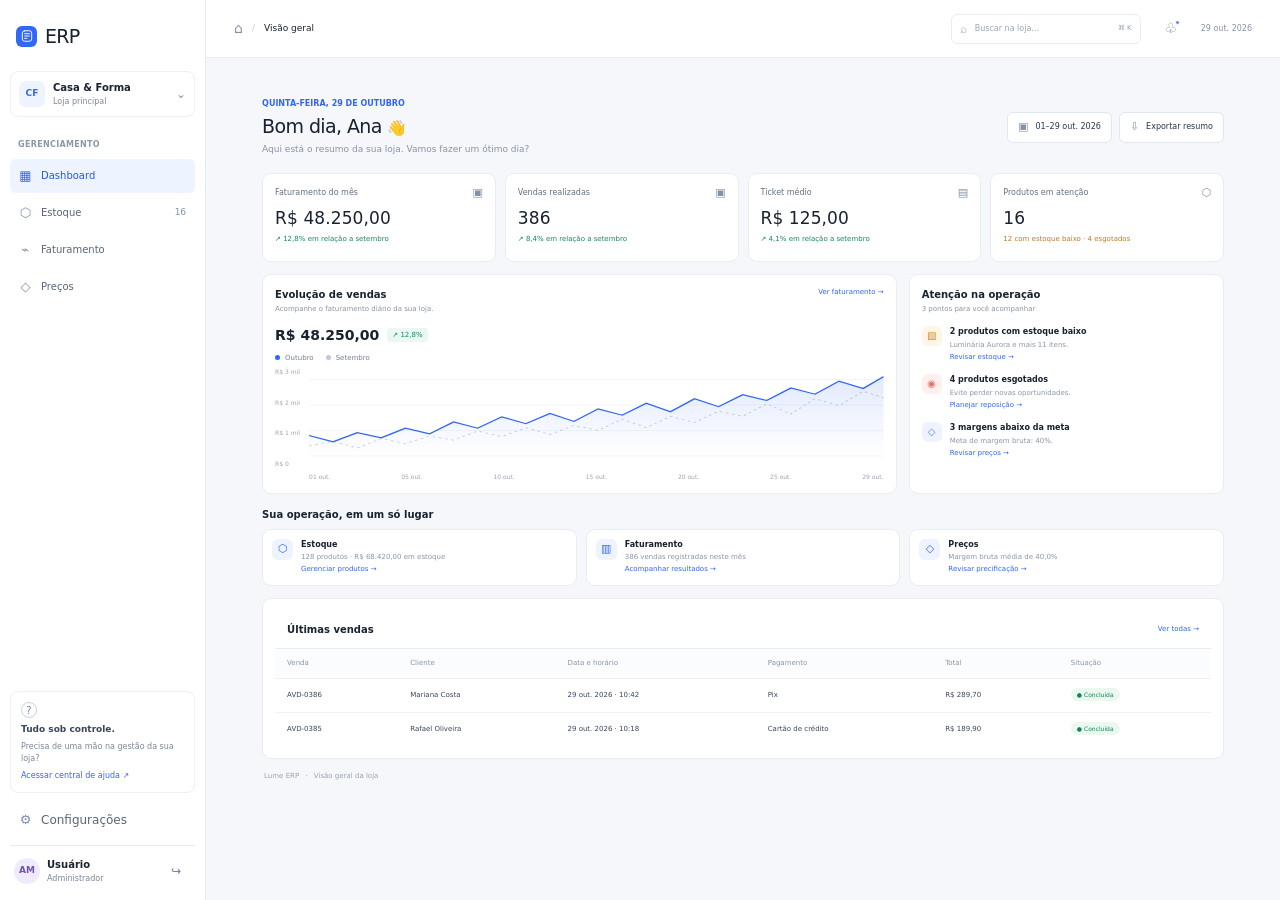
==== commit 82382904: "feat Adiciona tela de faturamento" ====
--- a/index.html
+++ b/index.html
@@ -4,7 +4,7 @@
     <meta charset="utf-8">
     <meta name="viewport" content="width=device-width, initial-scale=1">
     <meta name="theme-color" content="#f5f7fb">
-    <title>Visão geral | Lume ERP</title>
+    <title>Visão geral |  ERP</title>
     <link rel="preconnect" href="https://fonts.googleapis.com">
     <link rel="preconnect" href="https://fonts.gstatic.com" crossorigin>
     <link href="https://fonts.googleapis.com/css2?family=Poppins:wght@400;500;600;700&display=swap" rel="stylesheet">
@@ -12,6 +12,7 @@
     <link rel="stylesheet" href="assets/css/layout.css">
     <link rel="stylesheet" href="assets/css/components.css">
     <link rel="stylesheet" href="assets/css/products.css">
+    <link rel="stylesheet" href="assets/css/financeiro.css">
     <script src="assets/js/main.js" defer></script>
     <script src="assets/js/router.js" defer></script>
 </head>
--- a/assets/css/financeiro.css
+++ b/assets/css/financeiro.css
@@ -0,0 +1,472 @@
+.finance-page {
+    max-width: 1600px;
+    margin: 0 auto;
+    padding: 24px 28px 18px;
+}
+
+.finance-heading,
+.finance-actions,
+.finance-panel-heading,
+.finance-history-heading,
+.finance-history-tools,
+.finance-history-footer {
+    display: flex;
+    align-items: center;
+    justify-content: space-between;
+    gap: 14px;
+}
+
+.finance-heading {
+    align-items: flex-start;
+    margin-bottom: 22px;
+}
+
+.finance-heading h1 {
+    margin: 0;
+    color: #182230;
+    font-size: 26px;
+    font-weight: 500;
+    letter-spacing: -.7px;
+}
+
+.finance-page .module-description {
+    margin: 3px 0 0;
+    font-size: 13px;
+}
+
+.finance-actions {
+    flex: none;
+}
+
+.finance-period,
+.finance-search,
+.finance-filter {
+    display: flex;
+    min-height: 38px;
+    align-items: center;
+    gap: 8px;
+    padding: 0 10px;
+    border: 1px solid #e1e7f0;
+    border-radius: 7px;
+    background: #fff;
+    color: #7b879b;
+}
+
+.finance-period {
+    font-size: 12px;
+}
+
+.finance-period input {
+    width: 112px;
+    border: 0;
+    outline: 0;
+    background: transparent;
+    color: #26364d;
+    font: inherit;
+    font-size: 10px;
+}
+
+.period-separator {
+    color: #9aa5b5;
+    font-size: 9px;
+}
+
+.finance-register-button {
+    height: 38px;
+    padding: 0 15px;
+    border: 1px solid var(--blue);
+    border-radius: 7px;
+    background: var(--blue);
+    color: #fff;
+    font-size: 10px;
+}
+
+.finance-register-button:hover {
+    border-color: var(--blue-dark);
+    background: var(--blue-dark);
+    color: #fff;
+}
+
+.finance-register-button span {
+    color: inherit;
+    font-size: 16px;
+}
+
+.finance-metrics {
+    display: grid;
+    grid-template-columns: repeat(3, minmax(0, 1fr));
+    gap: 12px;
+    margin-bottom: 16px;
+}
+
+.finance-metric-card {
+    min-height: 112px;
+    padding: 16px 18px;
+    border-color: #e1e7f0;
+    border-radius: 10px;
+}
+
+.finance-metric-card .metric-label {
+    font-size: 11px;
+}
+
+.finance-metric-card .metric-value {
+    margin-top: 9px;
+    color: #24334a;
+    font-size: 25px;
+    font-weight: 500;
+}
+
+.finance-metric-card .metric-trend {
+    margin-top: 6px;
+    color: #8491a5;
+    font-size: 9px;
+}
+
+.finance-insights {
+    display: grid;
+    grid-template-columns: minmax(0, 1.7fr) minmax(260px, .85fr);
+    align-items: stretch;
+    gap: 14px;
+    margin-bottom: 16px;
+}
+
+.finance-chart-panel,
+.finance-payment-panel,
+.finance-history {
+    padding: 18px 20px;
+    border-color: #e1e7f0;
+    border-radius: 10px;
+}
+
+.finance-panel-heading h2,
+.finance-history-heading h2 {
+    margin: 0;
+    color: #1c2940;
+    font-size: 14px;
+    font-weight: 600;
+}
+
+.finance-panel-heading p,
+.finance-history-heading p {
+    margin: 3px 0 0;
+    color: #7b879b;
+    font-size: 10px;
+}
+
+.finance-period-label {
+    padding: 7px 10px;
+    border: 1px solid #e1e7f0;
+    border-radius: 6px;
+    color: #66758d;
+    font-size: 9px;
+}
+
+.finance-chart-empty {
+    display: grid;
+    grid-template-columns: 38px 1fr;
+    height: 190px;
+    gap: 10px;
+    margin-top: 17px;
+}
+
+.chart-y-axis {
+    display: flex;
+    flex-direction: column;
+    justify-content: space-between;
+    padding-bottom: 19px;
+    color: #9aa5b5;
+    font-size: 8px;
+}
+
+.chart-grid {
+    position: relative;
+    display: flex;
+    align-items: end;
+    justify-content: space-between;
+    padding-bottom: 1px;
+    background: repeating-linear-gradient(to bottom, transparent 0, transparent 45px, #e9edf4 46px, transparent 47px);
+    color: #8e9aaf;
+    font-size: 8px;
+}
+
+.chart-empty-message {
+    position: absolute;
+    inset: 10px 0 22px;
+    display: flex;
+    flex-direction: column;
+    align-items: center;
+    justify-content: center;
+    gap: 5px;
+    background: #ffffffd9;
+    color: #34445d;
+    text-align: center;
+}
+
+.chart-empty-icon {
+    display: grid;
+    width: 30px;
+    height: 30px;
+    place-items: center;
+    border-radius: 9px;
+    background: #eef3ff;
+    color: var(--blue);
+    font-size: 18px;
+}
+
+.chart-empty-message strong,
+.payment-empty strong,
+.sales-empty strong {
+    font-size: 10px;
+    font-weight: 600;
+}
+
+.chart-empty-message small,
+.payment-empty small,
+.sales-empty small {
+    color: #8491a5;
+    font-size: 9px;
+}
+
+.payment-empty {
+    display: flex;
+    min-height: 190px;
+    flex-direction: column;
+    align-items: center;
+    justify-content: center;
+    gap: 7px;
+    color: #34445d;
+    text-align: center;
+}
+
+.payment-empty > span {
+    display: grid;
+    width: 38px;
+    height: 38px;
+    place-items: center;
+    border-radius: 12px;
+    background: #eef3ff;
+    color: var(--blue);
+    font-size: 18px;
+}
+
+.finance-history {
+    padding: 0;
+    overflow: hidden;
+}
+
+.finance-history-heading {
+    padding: 16px 18px 12px;
+}
+
+.finance-export-link {
+    padding: 0;
+    border: 0;
+    background: transparent;
+    color: var(--blue);
+    font: inherit;
+    font-size: 10px;
+    cursor: pointer;
+}
+
+.finance-export-link:hover {
+    text-decoration: underline;
+}
+
+.finance-history-tools {
+    justify-content: flex-start;
+    padding: 0 18px 13px;
+}
+
+.finance-search {
+    width: min(330px, 100%);
+}
+
+.finance-search input,
+.finance-filter select {
+    width: 100%;
+    border: 0;
+    outline: 0;
+    background: transparent;
+    color: #34445d;
+    font: inherit;
+    font-size: 10px;
+}
+
+.finance-search input::placeholder {
+    color: #9aa5b5;
+}
+
+.finance-filter {
+    min-width: 170px;
+}
+
+.finance-table-scroll {
+    overflow-x: auto;
+}
+
+.finance-table {
+    width: 100%;
+    border-collapse: collapse;
+    text-align: left;
+    white-space: nowrap;
+}
+
+.finance-table th {
+    height: 38px;
+    padding: 0 18px;
+    border-top: 1px solid #e9edf4;
+    border-bottom: 1px solid #e9edf4;
+    background: #fafbfd;
+    color: #748199;
+    font-size: 9px;
+    font-weight: 500;
+}
+
+.finance-table td {
+    padding: 0 18px;
+    border-bottom: 1px solid #eef1f5;
+}
+
+.sales-empty {
+    display: flex;
+    min-height: 132px;
+    flex-direction: column;
+    align-items: center;
+    justify-content: center;
+    gap: 6px;
+    color: #34445d;
+    text-align: center;
+}
+
+.sales-empty > span {
+    display: grid;
+    width: 32px;
+    height: 32px;
+    place-items: center;
+    border-radius: 10px;
+    background: #f1f4f9;
+    color: #8391a7;
+    font-size: 16px;
+}
+
+.finance-history-footer {
+    justify-content: flex-start;
+    min-height: 43px;
+    padding: 0 18px;
+    color: #8491a5;
+    font-size: 9px;
+}
+
+.finance-footer {
+    display: flex;
+    align-items: center;
+    gap: 7px;
+    margin-top: 13px;
+    color: #8491a5;
+    font-size: 9px;
+}
+
+.finance-footer span {
+    color: #71809a;
+}
+
+.visually-hidden {
+    position: absolute;
+    width: 1px;
+    height: 1px;
+    padding: 0;
+    overflow: hidden;
+    clip: rect(0, 0, 0, 0);
+    white-space: nowrap;
+    clip-path: inset(50%);
+    border: 0;
+}
+
+@media (max-width: 900px) {
+    .finance-page {
+        padding-right: 20px;
+        padding-left: 20px;
+    }
+
+    .finance-insights {
+        grid-template-columns: minmax(0, 1.4fr) minmax(220px, .9fr);
+    }
+}
+
+@media (max-width: 680px) {
+    .finance-page {
+        padding: 16px 12px;
+    }
+
+    .finance-heading,
+    .finance-actions {
+        align-items: stretch;
+        flex-direction: column;
+    }
+
+    .finance-heading h1 {
+        font-size: 22px;
+    }
+
+    .finance-actions {
+        width: 100%;
+        gap: 8px;
+    }
+
+    .finance-period {
+        justify-content: space-between;
+    }
+
+    .finance-period input {
+        width: min(33vw, 130px);
+    }
+
+    .finance-register-button {
+        justify-content: center;
+        width: 100%;
+    }
+
+    .finance-metrics {
+        grid-template-columns: 1fr;
+        gap: 8px;
+    }
+
+    .finance-metric-card {
+        min-height: 92px;
+    }
+
+    .finance-insights {
+        grid-template-columns: 1fr;
+        gap: 10px;
+    }
+
+    .finance-chart-panel,
+    .finance-payment-panel {
+        padding: 15px;
+    }
+
+    .finance-history-heading,
+    .finance-history-tools {
+        align-items: flex-start;
+        flex-direction: column;
+    }
+
+    .finance-history-tools {
+        gap: 8px;
+    }
+
+    .finance-search,
+    .finance-filter {
+        width: 100%;
+    }
+
+    .finance-table th {
+        padding: 0 12px;
+    }
+
+    .finance-footer {
+        align-items: flex-start;
+        line-height: 1.5;
+    }
+}
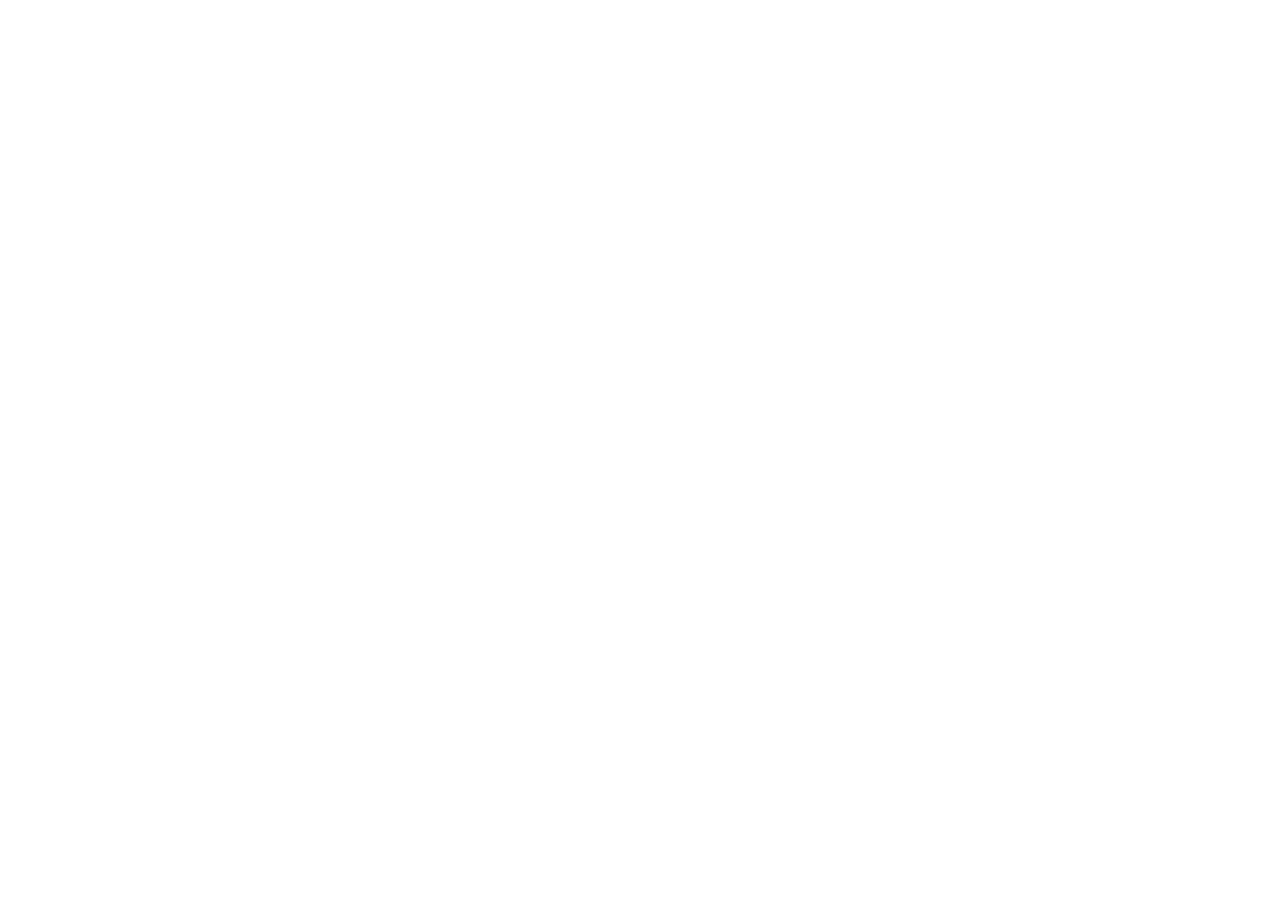
==== commit fb89fd5d: "feat: migrate backend to Flask and SQLite" ====
--- a/index.html
+++ b/index.html
@@ -2,128 +2,11 @@
 <html lang="pt-BR">
 <head>
     <meta charset="utf-8">
+    <meta http-equiv="refresh" content="0; url=http://127.0.0.1:5000/">
     <meta name="viewport" content="width=device-width, initial-scale=1">
-    <meta name="theme-color" content="#f5f7fb">
-    <title>Visão geral |  ERP</title>
-    <link rel="preconnect" href="https://fonts.googleapis.com">
-    <link rel="preconnect" href="https://fonts.gstatic.com" crossorigin>
-    <link href="https://fonts.googleapis.com/css2?family=Poppins:wght@400;500;600;700&display=swap" rel="stylesheet">
-    <link rel="stylesheet" href="assets/css/global.css">
-    <link rel="stylesheet" href="assets/css/layout.css">
-    <link rel="stylesheet" href="assets/css/components.css">
-    <link rel="stylesheet" href="assets/css/products.css">
-    <link rel="stylesheet" href="assets/css/financeiro.css">
-    <script src="assets/js/main.js" defer></script>
-    <script src="assets/js/router.js" defer></script>
+    <title>ERP</title>
 </head>
 <body>
-    <div class="app-shell">
-        <aside class="sidebar" id="sidebar">
-            <a class="brand" href="index.html" aria-label="Lume, página inicial">
-                <span class="brand-mark" aria-hidden="true"><svg viewBox="0 0 24 24"><rect x="4" y="3" width="16" height="18" rx="4"/><path d="M8 8h8M8 12h8M8 16h4"/></svg></span>
-                <span>ERP</span>
-            </a>
-
-            <button class="store-switcher" type="button" aria-expanded="false" aria-controls="store-menu">
-                <span class="store-avatar">CF</span>
-                <span class="store-copy"><strong>Casa &amp; Forma</strong><small>Loja principal</small></span>
-                <span class="store-chevron" aria-hidden="true">⌄</span>
-            </button>
-            <div class="store-menu" id="store-menu" hidden>Você está gerenciando a loja principal.</div>
-
-            <p class="nav-caption">Gerenciamento</p>
-            <nav class="primary-nav" aria-label="Navegação principal">
-                <a class="nav-item is-active" href="#dashboard" data-route="dashboard" aria-current="page"><span class="nav-icon">▦</span>Dashboard</a>
-                <a class="nav-item" href="#produtos" data-route="produtos"><span class="nav-icon">⬡</span>Estoque <span class="nav-count">16</span></a>
-                <a class="nav-item" href="#financeiro" data-route="financeiro"><span class="nav-icon">⌁</span>Faturamento</a>
-                <a class="nav-item" href="#" data-message="A tela de preços será implementada depois."><span class="nav-icon">◇</span>Preços</a>
-            </nav>
-
-            <div class="sidebar-spacer"></div>
-            <a class="help-card" href="pages/ajuda.html">
-                <span class="help-icon">?</span><strong>Tudo sob controle.</strong>
-                <span>Precisa de uma mão na gestão da sua loja?</span><b>Acessar central de ajuda <span aria-hidden="true">↗</span></b>
-            </a>
-            <a class="nav-item settings-link" href="pages/configuracoes.html"><span class="nav-icon">⚙</span>Configurações</a>
-            <div class="profile">
-                <span class="profile-avatar">AM</span>
-                <span><strong>Usuário</strong><small>Administrador</small></span>
-                <button class="icon-button logout-button" type="button" aria-label="Sair da conta" title="Sair da conta">↪</button>
-            </div>
-        </aside>
-
-        <main class="main-area">
-            <header class="topbar">
-                <button class="mobile-menu icon-button" type="button" aria-label="Abrir menu" aria-expanded="false">☰</button>
-                <div class="breadcrumbs"><span class="home-icon" aria-hidden="true">⌂</span><span class="crumb-divider">/</span><strong id="breadcrumb-title">Visão geral</strong></div>
-                <div class="topbar-tools">
-                    <label class="search-box"><span aria-hidden="true">⌕</span><input id="global-search" type="search" placeholder="Buscar na loja..." aria-label="Buscar na loja"><kbd>⌘ K</kbd></label>
-                    <button class="icon-button notification-button" type="button" aria-label="Notificações" title="Notificações">♧<i></i></button>
-                    <span class="topbar-date">29 out. 2026</span>
-                </div>
-            </header>
-
-            <div class="dashboard-content" id="page-view">
-                <section class="welcome-row" aria-labelledby="welcome-title">
-                    <div><p class="eyebrow">Quinta-feira, 29 de outubro</p><h1 id="welcome-title">Bom dia<span aria-hidden="true">👋</span></h1><p class="welcome-subtitle">Aqui está o resumo da sua loja. Vamos fazer um ótimo dia?</p></div>
-                    <div class="welcome-actions"><button class="button button-secondary date-button" type="button"><span aria-hidden="true">▣</span>01–29 out. 2026</button><button class="button button-secondary export-button" type="button"><span aria-hidden="true">⇩</span>Exportar resumo</button></div>
-                </section>
-
-                <section class="metric-grid" aria-label="Indicadores do mês">
-                    <article class="metric-card"><div class="metric-label">Faturamento do mês <span class="metric-icon">▣</span></div><strong class="metric-value">R$ 48.250,00</strong><p class="metric-trend positive">↗ 12,8% em relação a setembro</p></article>
-                    <article class="metric-card"><div class="metric-label">Vendas realizadas <span class="metric-icon">▣</span></div><strong class="metric-value">386</strong><p class="metric-trend positive">↗ 8,4% em relação a setembro</p></article>
-                    <article class="metric-card"><div class="metric-label">Ticket médio <span class="metric-icon">▤</span></div><strong class="metric-value">R$ 125,00</strong><p class="metric-trend positive">↗ 4,1% em relação a setembro</p></article>
-                    <article class="metric-card"><div class="metric-label">Produtos em atenção <span class="metric-icon">⬡</span></div><strong class="metric-value">16</strong><p class="metric-trend warning">12 com estoque baixo · 4 esgotados</p></article>
-                </section>
-
-                <section class="insights-grid" aria-label="Desempenho e alertas">
-                    <article class="panel sales-panel">
-                        <div class="panel-heading"><div><h2>Evolução de vendas</h2><p>Acompanhe o faturamento diário da sua loja.</p></div><a class="text-link" href="pages/faturamento.html">Ver faturamento <span aria-hidden="true">→</span></a></div>
-                        <div class="chart-summary"><strong>R$ 48.250,00</strong><span class="trend-pill">↗ 12,8%</span></div>
-                        <div class="chart-legend"><span><i class="legend-dot current"></i>Outubro</span><span><i class="legend-dot previous"></i>Setembro</span></div>
-                        <div class="chart-wrap" role="img" aria-label="Gráfico de faturamento diário: outubro em alta em relação a setembro">
-                            <div class="chart-y-labels"><span>R$ 3 mil</span><span>R$ 2 mil</span><span>R$ 1 mil</span><span>R$ 0</span></div>
-                            <svg class="sales-chart" viewBox="0 0 620 180" preserveAspectRatio="none" aria-hidden="true">
-                                <defs><linearGradient id="chart-fill" x1="0" x2="0" y1="0" y2="1"><stop offset="0%" stop-color="#3266f5" stop-opacity=".14"/><stop offset="100%" stop-color="#3266f5" stop-opacity="0"/></linearGradient></defs>
-                                <path class="grid-line" d="M0 22H620M0 67H620M0 112H620M0 157H620"/>
-                                <path class="previous-line" d="M0 139 26 131 52 143 78 126 104 135 130 122 156 129 182 113 208 123 234 107 260 119 286 103 312 112 338 92 364 107 390 87 416 98 442 78 468 87 494 65 520 83 546 56 572 68 598 43 620 54"/>
-                                <path class="area-line" d="M0 121 26 132 52 116 78 125 104 108 130 118 156 97 182 108 208 88 234 100 260 82 286 96 312 74 338 85 364 64 390 79 416 56 442 70 468 49 494 59 520 37 546 48 572 25 598 38 620 17V157H0Z"/>
-                                <path class="current-line" d="M0 121 26 132 52 116 78 125 104 108 130 118 156 97 182 108 208 88 234 100 260 82 286 96 312 74 338 85 364 64 390 79 416 56 442 70 468 49 494 59 520 37 546 48 572 25 598 38 620 17"/>
-                            </svg>
-                        </div>
-                        <div class="chart-x-labels"><span>01 out.</span><span>05 out.</span><span>10 out.</span><span>15 out.</span><span>20 out.</span><span>25 out.</span><span>29 out.</span></div>
-                    </article>
-
-                    <article class="panel attention-panel">
-                        <div class="panel-heading"><div><h2>Atenção na operação</h2><p>3 pontos para você acompanhar</p></div></div>
-                        <div class="alert-list">
-                            <a class="alert-item" href="pages/estoque.html"><span class="alert-icon alert-stock">▧</span><span><strong>2 produtos com estoque baixo</strong><small>Luminária Aurora e mais 11 itens.</small><b>Revisar estoque <span aria-hidden="true">→</span></b></span></a>
-                            <a class="alert-item" href="pages/estoque.html"><span class="alert-icon alert-empty">◉</span><span><strong>4 produtos esgotados</strong><small>Evite perder novas oportunidades.</small><b>Planejar reposição <span aria-hidden="true">→</span></b></span></a>
-                            <a class="alert-item" href="pages/precos.html"><span class="alert-icon alert-price">◇</span><span><strong>3 margens abaixo da meta</strong><small>Meta de margem bruta: 40%.</small><b>Revisar preços <span aria-hidden="true">→</span></b></span></a>
-                        </div>
-                    </article>
-                </section>
-
-                <section class="quick-section" aria-labelledby="quick-title">
-                    <h2 class="section-title" id="quick-title">Sua operação, em um só lugar</h2>
-                    <div class="quick-grid">
-                        <a class="quick-card" href="pages/estoque.html"><span class="quick-icon">⬡</span><span><strong>Estoque</strong><small>128 produtos · R$ 68.420,00 em estoque</small><b>Gerenciar produtos <span aria-hidden="true">→</span></b></span></a>
-                        <a class="quick-card" href="pages/faturamento.html"><span class="quick-icon">▥</span><span><strong>Faturamento</strong><small>386 vendas registradas neste mês</small><b>Acompanhar resultados <span aria-hidden="true">→</span></b></span></a>
-                        <a class="quick-card" href="pages/precos.html"><span class="quick-icon">◇</span><span><strong>Preços</strong><small>Margem bruta média de 40,0%</small><b>Revisar precificação <span aria-hidden="true">→</span></b></span></a>
-                    </div>
-                </section>
-
-                <section class="panel recent-panel" aria-labelledby="recent-title">
-                    <div class="recent-heading"><h2 id="recent-title">Últimas vendas</h2><a class="text-link" href="pages/vendas.html">Ver todas <span aria-hidden="true">→</span></a></div>
-                    <div class="table-scroll"><table><thead><tr><th>Venda</th><th>Cliente</th><th>Data e horário</th><th>Pagamento</th><th>Total</th><th>Situação</th></tr></thead><tbody id="sales-table-body">
-                        <tr><td>AVD-0386</td><td>Mariana Costa</td><td>29 out. 2026 · 10:42</td><td>Pix</td><td>R$ 289,70</td><td><span class="status-badge">● Concluída</span></td></tr>
-                        <tr><td>AVD-0385</td><td>Rafael Oliveira</td><td>29 out. 2026 · 10:18</td><td>Cartão de crédito</td><td>R$ 189,90</td><td><span class="status-badge">● Concluída</span></td></tr>
-                    </tbody></table><p class="empty-search" hidden>Nenhuma venda corresponde à busca.</p></div>
-                </section>
-                <footer class="page-footer">Lume ERP <span>·</span> Visão geral da loja</footer>
-            </div>
-        </main>
-    </div>
-    <div class="toast" role="status" aria-live="polite" hidden></div>
+    <p>Inicie o servidor Flask e abra o <a href="http://127.0.0.1:5000/">ERP</a>.</p>
 </body>
 </html>
